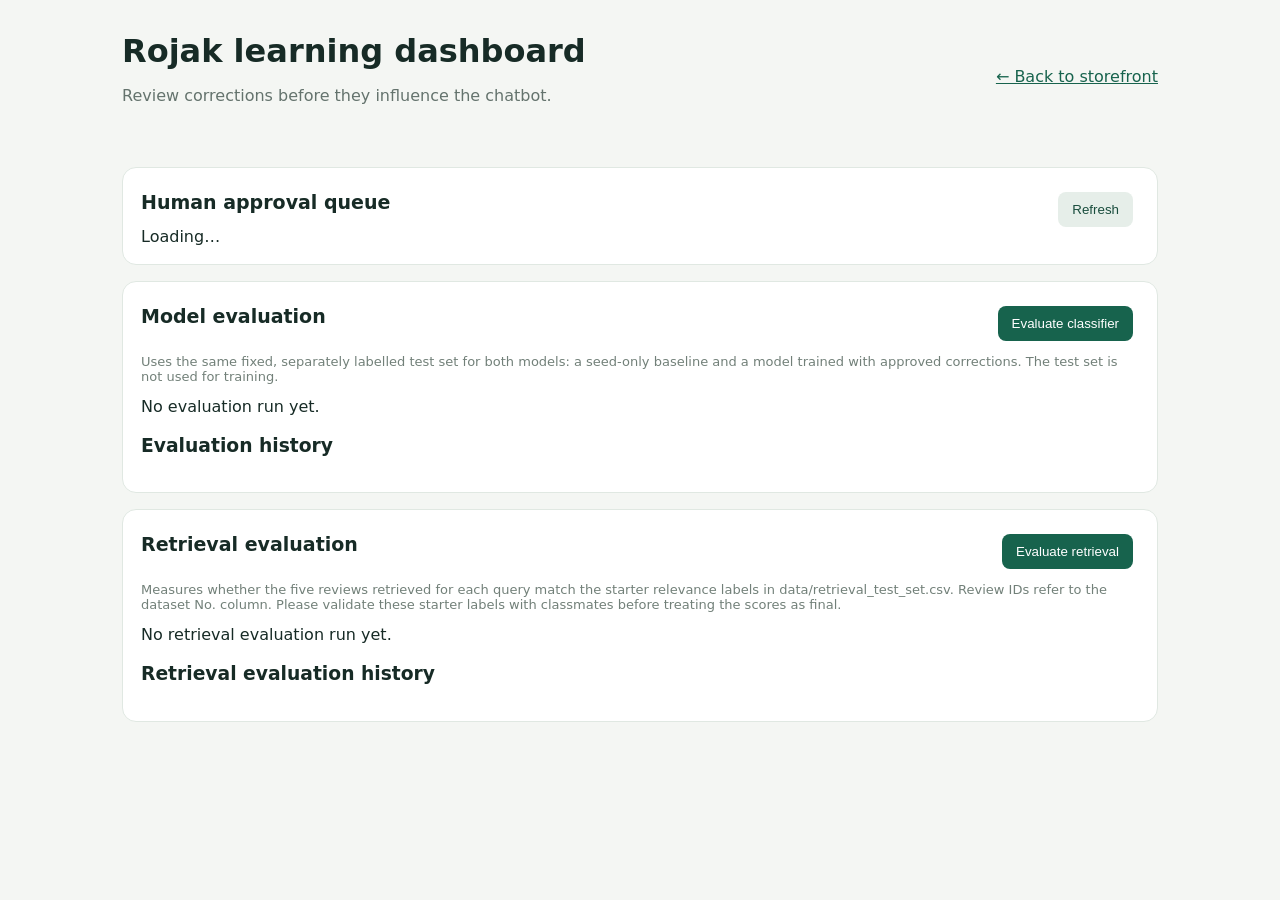
==== web/admin.html @ 788987f5 "Add retrieval evaluation dashboard" ====
<!doctype html>
<html lang="en"><head><meta charset="utf-8"><meta name="viewport" content="width=device-width,initial-scale=1"><title>Rojak Learning Dashboard</title>
<style>
:root{font-family:Inter,system-ui,sans-serif;color:#172b26;background:#f4f6f3}*{box-sizing:border-box}body{margin:0;padding:32px;max-width:1100px;margin:auto}h1{margin:0 0 8px}p{color:#64736d}.top{display:flex;justify-content:space-between;align-items:center;margin-bottom:24px}.top a{color:#17634d}.cards{display:grid;grid-template-columns:repeat(auto-fit,minmax(150px,1fr));gap:12px;margin:22px 0}.card,section{background:white;border:1px solid #e0e8e2;border-radius:14px;padding:18px}.metric{font-size:28px;font-weight:750}.muted{color:#728079;font-size:13px}section{margin:16px 0}h2{font-size:19px;margin:0 0 14px}.item{border-top:1px solid #e8ede9;padding:16px 0}.item:first-child{border:0}.question{font-weight:650}.answer{margin:6px 0;color:#56645e}label{display:block;font-size:12px;color:#66756e;margin:10px 0 4px}input,select{padding:9px;border:1px solid #cbd8d0;border-radius:8px;max-width:100%}button{border:0;border-radius:8px;padding:10px 14px;background:#17634d;color:white;cursor:pointer;margin:6px 6px 0 0}button.reject{background:#8d3b3b}button.secondary{background:#e6eee9;color:#194d3d}.row{display:flex;gap:10px;flex-wrap:wrap;align-items:end}.status{font-size:12px;font-weight:700;text-transform:uppercase;color:#8b6a21}table{width:100%;border-collapse:collapse}td,th{text-align:left;padding:9px;border-bottom:1px solid #e7ece8;font-size:13px}pre{white-space:pre-wrap;overflow-wrap:anywhere;background:#f5f7f5;padding:12px;border-radius:8px}@media(max-width:600px){body{padding:16px}.top{align-items:flex-start;gap:12px;flex-direction:column}}
</style></head><body>
<div class="top"><div><h1>Rojak learning dashboard</h1><p>Review corrections before they influence the chatbot.</p></div><a href="/">← Back to storefront</a></div>
<div class="cards" id="metrics"></div>
<section><div class="row" style="justify-content:space-between"><h2>Human approval queue</h2><button id="refresh" class="secondary">Refresh</button></div><div id="queue">Loading…</div></section>
<section><div class="row" style="justify-content:space-between"><h2>Model evaluation</h2><button id="evaluate">Evaluate classifier</button></div><p class="muted">Uses the same fixed, separately labelled test set for both models: a seed-only baseline and a model trained with approved corrections. The test set is not used for training.</p><div id="evaluation">No evaluation run yet.</div><h3>Evaluation history</h3><div id="history"></div></section>
<section><div class="row" style="justify-content:space-between"><h2>Retrieval evaluation</h2><button id="evaluate-retrieval">Evaluate retrieval</button></div>
<p class="muted">Measures whether the five reviews retrieved for each query match the starter relevance labels in data/retrieval_test_set.csv. Review IDs refer to the dataset No. column. Please validate these starter labels with classmates before treating the scores as final.</p>
<div id="retrieval-evaluation">No retrieval evaluation run yet.</div><h3>Retrieval evaluation history</h3><div id="retrieval-history"></div></section>
<script>
const $=s=>document.querySelector(s);let detailedEvaluationHtml=null;const aspects=["fit","fabric","quality","colour","delivery"];
async function api(url,body){const r=await fetch(url,body?{method:"POST",headers:{"Content-Type":"application/json"},body:JSON.stringify(body)}:{});const d=await r.json();if(!r.ok)throw Error(d.error||"Request failed");return d}
function metric(label,value){return '<div class="card"><div class="metric">'+value+'</div><div class="muted">'+label+'</div></div>'}
async function load(){try{const [s,f]=await Promise.all([api("/api/admin/summary"),api("/api/admin/feedback")]);$("#metrics").innerHTML=metric("Corrections",s.feedback_total)+metric("Pending",s.pending)+metric("Approved",s.approved)+metric("Rejected",s.rejected)+metric("Vocabulary entries",s.vocabulary_size)+metric("Training examples",s.training_examples);const pending=f.feedback.filter(x=>x.status==="pending");$("#queue").innerHTML=pending.length?pending.map(x=>'<div class="item" data-id="'+x.id+'"><div class="status">Pending · #'+x.id+'</div><div class="question"></div><div class="answer"></div><div class="muted">Classifier guess: '+(x.predicted_aspect||"uncertain")+'</div><div class="row"><div><label>Correct aspect</label><select class="aspect">'+aspects.map(a=>'<option>'+a+'</option>').join("")+'</select></div><div><label>Optional new slang / phrase</label><input class="term" placeholder="e.g. gempak"></div><div><label>Map phrase to</label><select class="vocab">'+aspects.map(a=>'<option>'+a+'</option>').join("")+'</select></div></div><button class="approve">Approve & learn</button><button class="reject">Reject</button></div>').join(""):'<p>No pending corrections. Submit a correction from the chat storefront to populate this queue.</p>';pending.forEach(x=>{const el=document.querySelector('[data-id="'+x.id+'"]');el.querySelector(".question").textContent=x.question;el.querySelector(".answer").textContent="Suggested correction: "+x.correction;el.querySelector(".approve").onclick=()=>review(x,"approved",el);el.querySelector(".reject").onclick=()=>review(x,"rejected",el)});if(!detailedEvaluationHtml&&s.latest_evaluation)$("#evaluation").innerHTML='<p>Latest: accuracy <b>'+(s.latest_evaluation.accuracy*100).toFixed(1)+'%</b> · macro-F1 <b>'+(s.latest_evaluation.macro_f1*100).toFixed(1)+'%</b> · training examples '+s.latest_evaluation.training_examples+'</p>';$("#history").innerHTML=s.evaluation_history.length?'<table><thead><tr><th>Run</th><th>Accuracy</th><th>Macro-F1</th><th>Training examples</th><th>Approved</th></tr></thead><tbody>'+s.evaluation_history.map(x=>'<tr><td>'+new Date(x.created_at).toLocaleString()+'</td><td>'+(x.accuracy*100).toFixed(1)+'%</td><td>'+(x.macro_f1*100).toFixed(1)+'%</td><td>'+x.training_examples+'</td><td>'+x.approved_corrections+'</td></tr>').join('')+'</tbody></table>':'<p class="muted">Run an evaluation to start the history.</p>'; }catch(e){$("#queue").textContent=e.message}}
async function review(x,decision,el){try{const term=el.querySelector(".term").value.trim();await api("/api/admin/review",{id:x.id,decision,corrected_aspect:el.querySelector(".aspect").value,vocab_term:term||null,vocab_aspect:term?el.querySelector(".vocab").value:null});await load()}catch(e){alert(e.message)}}
$("#refresh").onclick=load;$("#evaluate").onclick=async()=>{try{const r=await api("/api/admin/evaluate",{});$("#evaluation").innerHTML='<p><b>Fixed test set:</b> '+r.test_examples+' examples</p><table><tr><th>Metric</th><th>Seed-only baseline</th><th>After approved feedback</th></tr><tr><td>Accuracy</td><td>'+(r.baseline.accuracy*100).toFixed(1)+'%</td><td>'+(r.learned.accuracy*100).toFixed(1)+'%</td></tr><tr><td>Macro precision</td><td>'+(r.baseline.macro_precision*100).toFixed(1)+'%</td><td>'+(r.learned.macro_precision*100).toFixed(1)+'%</td></tr><tr><td>Macro recall</td><td>'+(r.baseline.macro_recall*100).toFixed(1)+'%</td><td>'+(r.learned.macro_recall*100).toFixed(1)+'%</td></tr><tr><td>Macro-F1</td><td>'+(r.baseline.macro_f1*100).toFixed(1)+'%</td><td>'+(r.learned.macro_f1*100).toFixed(1)+'%</td></tr></table><p class="muted">Training examples: '+r.training_examples+' · Approved corrections: '+r.approved_corrections+'</p><h3>Per-class results (after feedback)</h3><pre>'+JSON.stringify(r.report,null,2)+'</pre><h3>Confusion matrix (after feedback)</h3><pre>'+JSON.stringify(r.confusion_matrix,null,2)+'</pre>';detailedEvaluationHtml=$("#evaluation").innerHTML;await load();$("#evaluation").innerHTML=detailedEvaluationHtml}catch(e){$("#evaluation").textContent=e.message}};
$("#evaluate-retrieval").onclick=async()=>{try{const r=await api("/api/admin/evaluate-retrieval",{});const pct=v=>(v*100).toFixed(1)+"%";$("#retrieval-evaluation").innerHTML='<p><b>Test queries:</b> '+r.query_count+' · <b>Top K:</b> '+r.top_k+'</p><table><tr><th>Metric</th><th>Score</th></tr><tr><td>Precision@5</td><td>'+pct(r.precision_at_5)+'</td></tr><tr><td>Recall@5</td><td>'+pct(r.recall_at_5)+'</td></tr><tr><td>MRR</td><td>'+r.mrr.toFixed(3)+'</td></tr></table><p class="muted">'+r.note+'</p><h3>Per-query results</h3><table><thead><tr><th>Query</th><th>Relevant IDs</th><th>Retrieved IDs</th><th>P@5</th><th>R@5</th><th>RR</th></tr></thead><tbody>'+r.results.map(x=>'<tr><td>'+x.query+'</td><td>'+x.relevant_review_ids.join(', ')+'</td><td>'+x.retrieved_review_ids.join(', ')+'</td><td>'+pct(x.precision_at_5)+'</td><td>'+pct(x.recall_at_5)+'</td><td>'+x.mrr.toFixed(3)+'</td></tr>').join('')+'</tbody></table>';$("#retrieval-history").innerHTML=r.history.length?'<table><tr><th>Run</th><th>P@5</th><th>R@5</th><th>MRR</th><th>Queries</th></tr>'+r.history.map(x=>'<tr><td>'+new Date(x.created_at).toLocaleString()+'</td><td>'+pct(x.precision_at_5)+'</td><td>'+pct(x.recall_at_5)+'</td><td>'+x.mrr.toFixed(3)+'</td><td>'+x.query_count+'</td></tr>').join('')+'</table>':'<p>No saved runs yet.</p>'}catch(e){$("#retrieval-evaluation").textContent=e.message}};
;load();
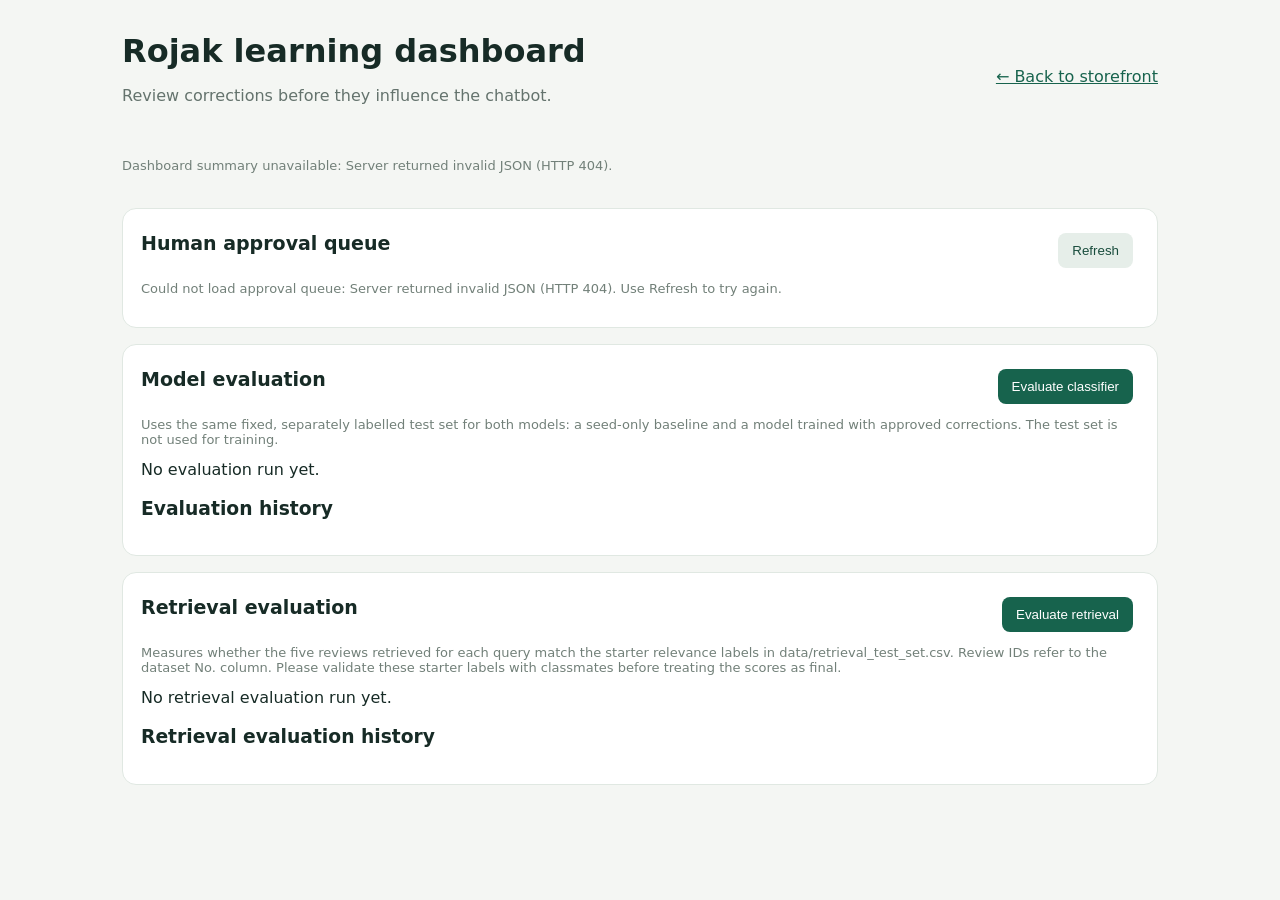
==== commit 686d0566: "Fix dashboard loading and render errors safely" ====
--- a/web/admin.html
+++ b/web/admin.html
@@ -11,11 +11,95 @@
 <p class="muted">Measures whether the five reviews retrieved for each query match the starter relevance labels in data/retrieval_test_set.csv. Review IDs refer to the dataset No. column. Please validate these starter labels with classmates before treating the scores as final.</p>
 <div id="retrieval-evaluation">No retrieval evaluation run yet.</div><h3>Retrieval evaluation history</h3><div id="retrieval-history"></div></section>
 <script>
-const $=s=>document.querySelector(s);let detailedEvaluationHtml=null;const aspects=["fit","fabric","quality","colour","delivery"];
-async function api(url,body){const r=await fetch(url,body?{method:"POST",headers:{"Content-Type":"application/json"},body:JSON.stringify(body)}:{});const d=await r.json();if(!r.ok)throw Error(d.error||"Request failed");return d}
-function metric(label,value){return '<div class="card"><div class="metric">'+value+'</div><div class="muted">'+label+'</div></div>'}
-async function load(){try{const [s,f]=await Promise.all([api("/api/admin/summary"),api("/api/admin/feedback")]);$("#metrics").innerHTML=metric("Corrections",s.feedback_total)+metric("Pending",s.pending)+metric("Approved",s.approved)+metric("Rejected",s.rejected)+metric("Vocabulary entries",s.vocabulary_size)+metric("Training examples",s.training_examples);const pending=f.feedback.filter(x=>x.status==="pending");$("#queue").innerHTML=pending.length?pending.map(x=>'<div class="item" data-id="'+x.id+'"><div class="status">Pending · #'+x.id+'</div><div class="question"></div><div class="answer"></div><div class="muted">Classifier guess: '+(x.predicted_aspect||"uncertain")+'</div><div class="row"><div><label>Correct aspect</label><select class="aspect">'+aspects.map(a=>'<option>'+a+'</option>').join("")+'</select></div><div><label>Optional new slang / phrase</label><input class="term" placeholder="e.g. gempak"></div><div><label>Map phrase to</label><select class="vocab">'+aspects.map(a=>'<option>'+a+'</option>').join("")+'</select></div></div><button class="approve">Approve & learn</button><button class="reject">Reject</button></div>').join(""):'<p>No pending corrections. Submit a correction from the chat storefront to populate this queue.</p>';pending.forEach(x=>{const el=document.querySelector('[data-id="'+x.id+'"]');el.querySelector(".question").textContent=x.question;el.querySelector(".answer").textContent="Suggested correction: "+x.correction;el.querySelector(".approve").onclick=()=>review(x,"approved",el);el.querySelector(".reject").onclick=()=>review(x,"rejected",el)});if(!detailedEvaluationHtml&&s.latest_evaluation)$("#evaluation").innerHTML='<p>Latest: accuracy <b>'+(s.latest_evaluation.accuracy*100).toFixed(1)+'%</b> · macro-F1 <b>'+(s.latest_evaluation.macro_f1*100).toFixed(1)+'%</b> · training examples '+s.latest_evaluation.training_examples+'</p>';$("#history").innerHTML=s.evaluation_history.length?'<table><thead><tr><th>Run</th><th>Accuracy</th><th>Macro-F1</th><th>Training examples</th><th>Approved</th></tr></thead><tbody>'+s.evaluation_history.map(x=>'<tr><td>'+new Date(x.created_at).toLocaleString()+'</td><td>'+(x.accuracy*100).toFixed(1)+'%</td><td>'+(x.macro_f1*100).toFixed(1)+'%</td><td>'+x.training_examples+'</td><td>'+x.approved_corrections+'</td></tr>').join('')+'</tbody></table>':'<p class="muted">Run an evaluation to start the history.</p>'; }catch(e){$("#queue").textContent=e.message}}
-async function review(x,decision,el){try{const term=el.querySelector(".term").value.trim();await api("/api/admin/review",{id:x.id,decision,corrected_aspect:el.querySelector(".aspect").value,vocab_term:term||null,vocab_aspect:term?el.querySelector(".vocab").value:null});await load()}catch(e){alert(e.message)}}
-$("#refresh").onclick=load;$("#evaluate").onclick=async()=>{try{const r=await api("/api/admin/evaluate",{});$("#evaluation").innerHTML='<p><b>Fixed test set:</b> '+r.test_examples+' examples</p><table><tr><th>Metric</th><th>Seed-only baseline</th><th>After approved feedback</th></tr><tr><td>Accuracy</td><td>'+(r.baseline.accuracy*100).toFixed(1)+'%</td><td>'+(r.learned.accuracy*100).toFixed(1)+'%</td></tr><tr><td>Macro precision</td><td>'+(r.baseline.macro_precision*100).toFixed(1)+'%</td><td>'+(r.learned.macro_precision*100).toFixed(1)+'%</td></tr><tr><td>Macro recall</td><td>'+(r.baseline.macro_recall*100).toFixed(1)+'%</td><td>'+(r.learned.macro_recall*100).toFixed(1)+'%</td></tr><tr><td>Macro-F1</td><td>'+(r.baseline.macro_f1*100).toFixed(1)+'%</td><td>'+(r.learned.macro_f1*100).toFixed(1)+'%</td></tr></table><p class="muted">Training examples: '+r.training_examples+' · Approved corrections: '+r.approved_corrections+'</p><h3>Per-class results (after feedback)</h3><pre>'+JSON.stringify(r.report,null,2)+'</pre><h3>Confusion matrix (after feedback)</h3><pre>'+JSON.stringify(r.confusion_matrix,null,2)+'</pre>';detailedEvaluationHtml=$("#evaluation").innerHTML;await load();$("#evaluation").innerHTML=detailedEvaluationHtml}catch(e){$("#evaluation").textContent=e.message}};
-$("#evaluate-retrieval").onclick=async()=>{try{const r=await api("/api/admin/evaluate-retrieval",{});const pct=v=>(v*100).toFixed(1)+"%";$("#retrieval-evaluation").innerHTML='<p><b>Test queries:</b> '+r.query_count+' · <b>Top K:</b> '+r.top_k+'</p><table><tr><th>Metric</th><th>Score</th></tr><tr><td>Precision@5</td><td>'+pct(r.precision_at_5)+'</td></tr><tr><td>Recall@5</td><td>'+pct(r.recall_at_5)+'</td></tr><tr><td>MRR</td><td>'+r.mrr.toFixed(3)+'</td></tr></table><p class="muted">'+r.note+'</p><h3>Per-query results</h3><table><thead><tr><th>Query</th><th>Relevant IDs</th><th>Retrieved IDs</th><th>P@5</th><th>R@5</th><th>RR</th></tr></thead><tbody>'+r.results.map(x=>'<tr><td>'+x.query+'</td><td>'+x.relevant_review_ids.join(', ')+'</td><td>'+x.retrieved_review_ids.join(', ')+'</td><td>'+pct(x.precision_at_5)+'</td><td>'+pct(x.recall_at_5)+'</td><td>'+x.mrr.toFixed(3)+'</td></tr>').join('')+'</tbody></table>';$("#retrieval-history").innerHTML=r.history.length?'<table><tr><th>Run</th><th>P@5</th><th>R@5</th><th>MRR</th><th>Queries</th></tr>'+r.history.map(x=>'<tr><td>'+new Date(x.created_at).toLocaleString()+'</td><td>'+pct(x.precision_at_5)+'</td><td>'+pct(x.recall_at_5)+'</td><td>'+x.mrr.toFixed(3)+'</td><td>'+x.query_count+'</td></tr>').join('')+'</table>':'<p>No saved runs yet.</p>'}catch(e){$("#retrieval-evaluation").textContent=e.message}};
-;load();+"use strict";
+const $ = (selector) => document.querySelector(selector);
+const aspects = ["fit", "fabric", "quality", "colour", "delivery"];
+let detailedEvaluationHtml = null;
+let loading = false;
+async function api(url, body, timeoutMs = 12000) {
+  const controller = new AbortController(), timer = setTimeout(() => controller.abort(), timeoutMs);
+  try {
+    const response = await fetch(url, {method:body?"POST":"GET",headers:body?{"Content-Type":"application/json"}:{},body:body?JSON.stringify(body):undefined,cache:"no-store",signal:controller.signal});
+    const raw = await response.text(); let data;
+    try { data=JSON.parse(raw); } catch (_) { throw new Error("Server returned invalid JSON (HTTP "+response.status+")."); }
+    if (!response.ok) throw new Error(data.error || ("HTTP "+response.status));
+    return data;
+  } catch(error) { if(error.name==="AbortError") throw new Error("Request timed out after "+(timeoutMs/1000)+" seconds."); throw error; }
+  finally { clearTimeout(timer); }
+}
+function metric(label,value) {
+  const card=document.createElement("div");card.className="card";
+  const number=document.createElement("div");number.className="metric";number.textContent=value??"—";
+  const caption=document.createElement("div");caption.className="muted";caption.textContent=label;card.append(number,caption);return card;
+}
+function showError(node,message) { node.replaceChildren();const p=document.createElement("p");p.className="muted";p.textContent=message;node.append(p); }
+async function loadQueue() {
+  const root=$("#queue");root.textContent="Loading approval queue…";
+  try {
+    const data=await api("/api/admin/feedback");
+    if(!Array.isArray(data.feedback))throw new Error("The feedback response is missing its feedback list.");
+    const pending=data.feedback.filter(row=>row&&row.status==="pending");root.replaceChildren();
+    if(!pending.length){showError(root,"No pending corrections. Submit a correction from the storefront to populate this queue.");return;}
+    pending.forEach(row=>{
+      const item=document.createElement("article");item.className="item";
+      const status=document.createElement("div");status.className="status";status.textContent="Pending · #"+row.id;
+      const question=document.createElement("div");question.className="question";question.textContent=row.question||"(empty question)";
+      const correction=document.createElement("div");correction.className="answer";correction.textContent="Suggested correction: "+(row.correction||"");
+      const guess=document.createElement("div");guess.className="muted";guess.textContent="Classifier guess: "+(row.predicted_aspect||"uncertain");
+      const controls=document.createElement("div");controls.className="row";
+      const aspectWrap=document.createElement("div"),termWrap=document.createElement("div"),vocabWrap=document.createElement("div");
+      const aspectLabel=document.createElement("label");aspectLabel.textContent="Correct aspect";const aspect=document.createElement("select");aspect.className="aspect";
+      const vocabLabel=document.createElement("label");vocabLabel.textContent="Map phrase to";const vocab=document.createElement("select");vocab.className="vocab";
+      aspects.forEach(value=>{const a=document.createElement("option");a.value=value;a.textContent=value;aspect.append(a);const v=document.createElement("option");v.value=value;v.textContent=value;vocab.append(v)});
+      const termLabel=document.createElement("label");termLabel.textContent="Optional new slang / phrase";const term=document.createElement("input");term.className="term";term.placeholder="e.g. gempak";
+      aspectWrap.append(aspectLabel,aspect);vocabWrap.append(vocabLabel,vocab);termWrap.append(termLabel,term);controls.append(aspectWrap,termWrap,vocabWrap);
+      const approve=document.createElement("button");approve.textContent="Approve & learn";const reject=document.createElement("button");reject.className="reject";reject.textContent="Reject";
+      approve.addEventListener("click",()=>review(row,"approved",item));reject.addEventListener("click",()=>review(row,"rejected",item));
+      item.append(status,question,correction,guess,controls,approve,reject);root.append(item);
+    });
+  } catch(error) { showError(root,"Could not load approval queue: "+error.message+" Use Refresh to try again."); }
+}
+async function loadSummary() {
+  const root=$("#metrics");
+  try {
+    const s=await api("/api/admin/summary");
+    root.replaceChildren(metric("Corrections",s.feedback_total),metric("Pending",s.pending),metric("Approved",s.approved),metric("Rejected",s.rejected),metric("Vocabulary entries",s.vocabulary_size),metric("Training examples",s.training_examples));
+    if(!detailedEvaluationHtml&&s.latest_evaluation)$("#evaluation").textContent="Latest: accuracy "+(s.latest_evaluation.accuracy*100).toFixed(1)+"% · macro-F1 "+(s.latest_evaluation.macro_f1*100).toFixed(1)+"% · training examples "+s.latest_evaluation.training_examples;
+    const history=$("#history");history.replaceChildren();
+    if(!s.evaluation_history?.length){showError(history,"Run an evaluation to start the history.");return;}
+    const table=document.createElement("table");table.innerHTML="<thead><tr><th>Run</th><th>Accuracy</th><th>Macro-F1</th><th>Training examples</th><th>Approved</th></tr></thead>";
+    const body=document.createElement("tbody");
+    s.evaluation_history.forEach(run=>{const tr=document.createElement("tr");[new Date(run.created_at).toLocaleString(),(run.accuracy*100).toFixed(1)+"%",(run.macro_f1*100).toFixed(1)+"%",run.training_examples,run.approved_corrections].forEach(value=>{const td=document.createElement("td");td.textContent=value;tr.append(td)});body.append(tr)});
+    table.append(body);history.append(table);
+  } catch(error) { showError(root,"Dashboard summary unavailable: "+error.message); }
+}
+async function load(){if(loading)return;loading=true;$("#queue").textContent="Loading approval queue…";await Promise.allSettled([loadQueue(),loadSummary()]);loading=false;}
+async function review(row,decision,item){
+  try{const term=item.querySelector(".term").value.trim();await api("/api/admin/review",{id:row.id,decision,corrected_aspect:item.querySelector(".aspect").value,vocab_term:term||null,vocab_aspect:term?item.querySelector(".vocab").value:null});await load()}
+  catch(error){alert("Could not save review: "+error.message)}
+}
+$("#refresh").addEventListener("click",load);
+$("#evaluate").addEventListener("click",async()=>{
+  const node=$("#evaluation");node.textContent="Evaluating classifier…";
+  try{
+    const r=await api("/api/admin/evaluate",{},60000),pct=v=>(v*100).toFixed(1)+"%";
+    const table=document.createElement("table");table.innerHTML="<tr><th>Metric</th><th>Seed-only baseline</th><th>After approved feedback</th></tr>";
+    [["Accuracy",r.baseline.accuracy,r.learned.accuracy],["Macro precision",r.baseline.macro_precision,r.learned.macro_precision],["Macro recall",r.baseline.macro_recall,r.learned.macro_recall],["Macro-F1",r.baseline.macro_f1,r.learned.macro_f1]].forEach(row=>{const tr=document.createElement("tr");row.forEach((v,i)=>{const td=document.createElement(i?"td":"th");td.textContent=i?pct(v):v;tr.append(td)});table.append(tr)});
+    node.replaceChildren();const p=document.createElement("p");p.textContent="Fixed test set: "+r.test_examples+" examples · Training examples: "+r.training_examples+" · Approved corrections: "+r.approved_corrections;
+    const h=document.createElement("h3");h.textContent="Per-class results";const pre=document.createElement("pre");pre.textContent=JSON.stringify(r.report,null,2);
+    const cm=document.createElement("h3");cm.textContent="Confusion matrix";const matrix=document.createElement("pre");matrix.textContent=JSON.stringify(r.confusion_matrix,null,2);
+    node.append(p,table,h,pre,cm,matrix);detailedEvaluationHtml=node.innerHTML;await loadSummary();
+  }catch(error){showError(node,error.message)}
+});
+$("#evaluate-retrieval").addEventListener("click",async()=>{
+  const node=$("#retrieval-evaluation");node.textContent="Evaluating retrieval…";
+  try{
+    const r=await api("/api/admin/evaluate-retrieval",{},60000),pct=v=>(v*100).toFixed(1)+"%";
+    node.innerHTML="<p>Test queries: "+r.query_count+" · Top K: "+r.top_k+"</p><table><tr><th>Metric</th><th>Score</th></tr><tr><td>Precision@5</td><td>"+pct(r.precision_at_5)+"</td></tr><tr><td>Recall@5</td><td>"+pct(r.recall_at_5)+"</td></tr><tr><td>MRR</td><td>"+r.mrr.toFixed(3)+"</td></tr></table>";
+    const history=$("#retrieval-history");history.replaceChildren();
+    if(r.history?.length){const table=document.createElement("table");table.innerHTML="<tr><th>Run</th><th>P@5</th><th>R@5</th><th>MRR</th><th>Queries</th></tr>";r.history.forEach(x=>{const tr=document.createElement("tr");[new Date(x.created_at).toLocaleString(),pct(x.precision_at_5),pct(x.recall_at_5),x.mrr.toFixed(3),x.query_count].forEach(v=>{const td=document.createElement("td");td.textContent=v;tr.append(td)});table.append(tr)});history.append(table)}
+  }catch(error){showError(node,error.message)}
+});
+load();
+</script>
+</body></html>
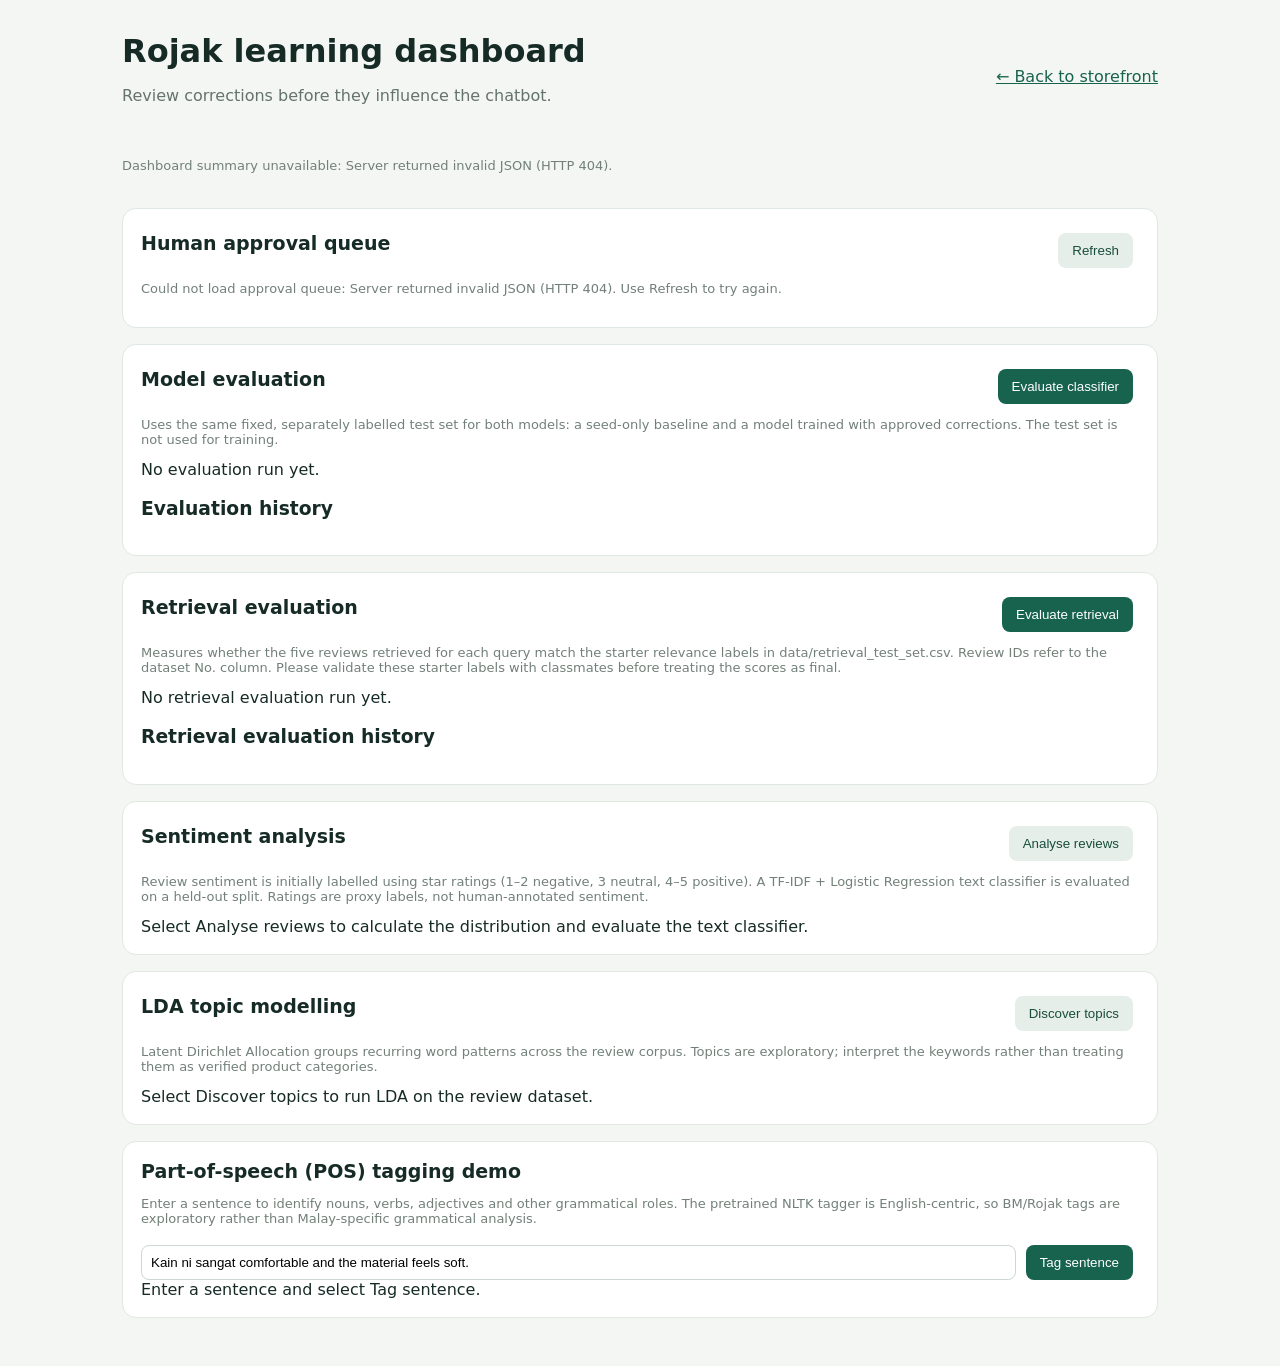
==== commit eb5356a6: "Add sentiment, LDA and POS tools to learning dashboard" ====
--- a/web/admin.html
+++ b/web/admin.html
@@ -10,6 +10,22 @@
 <section><div class="row" style="justify-content:space-between"><h2>Retrieval evaluation</h2><button id="evaluate-retrieval">Evaluate retrieval</button></div>
 <p class="muted">Measures whether the five reviews retrieved for each query match the starter relevance labels in data/retrieval_test_set.csv. Review IDs refer to the dataset No. column. Please validate these starter labels with classmates before treating the scores as final.</p>
 <div id="retrieval-evaluation">No retrieval evaluation run yet.</div><h3>Retrieval evaluation history</h3><div id="retrieval-history"></div></section>
+<section>
+<div class="row" style="justify-content:space-between"><h2>Sentiment analysis</h2><button id="analyse-sentiment" class="secondary">Analyse reviews</button></div>
+<p class="muted">Review sentiment is initially labelled using star ratings (1–2 negative, 3 neutral, 4–5 positive). A TF-IDF + Logistic Regression text classifier is evaluated on a held-out split. Ratings are proxy labels, not human-annotated sentiment.</p>
+<div id="sentiment-results">Select Analyse reviews to calculate the distribution and evaluate the text classifier.</div>
+</section>
+<section>
+<div class="row" style="justify-content:space-between"><h2>LDA topic modelling</h2><button id="analyse-topics" class="secondary">Discover topics</button></div>
+<p class="muted">Latent Dirichlet Allocation groups recurring word patterns across the review corpus. Topics are exploratory; interpret the keywords rather than treating them as verified product categories.</p>
+<div id="topic-results">Select Discover topics to run LDA on the review dataset.</div>
+</section>
+<section>
+<h2>Part-of-speech (POS) tagging demo</h2>
+<p class="muted">Enter a sentence to identify nouns, verbs, adjectives and other grammatical roles. The pretrained NLTK tagger is English-centric, so BM/Rojak tags are exploratory rather than Malay-specific grammatical analysis.</p>
+<div class="row"><input id="pos-input" style="flex:1;min-width:240px" value="Kain ni sangat comfortable and the material feels soft." aria-label="Sentence to tag"><button id="run-pos">Tag sentence</button></div>
+<div id="pos-results">Enter a sentence and select Tag sentence.</div>
+</section>
 <script>
 "use strict";
 const $ = (selector) => document.querySelector(selector);
@@ -83,12 +99,16 @@
   const node=$("#evaluation");node.textContent="Evaluating classifier…";
   try{
     const r=await api("/api/admin/evaluate",{},60000),pct=v=>(v*100).toFixed(1)+"%";
+    node.replaceChildren();const p=document.createElement("p");p.textContent="Fixed test set: "+r.test_examples+" examples · Training examples: "+r.training_examples+" · Approved corrections: "+r.approved_corrections;node.append(p);
+    const title=document.createElement("h3");title.textContent="Three-model comparison";node.append(title);
+    const modelTable=document.createElement("table");modelTable.innerHTML="<tr><th>Metric</th><th>Rule-based</th><th>Supervised ML</th><th>Hybrid</th></tr>";
+    [["Accuracy","accuracy"],["Macro precision","macro_precision"],["Macro recall","macro_recall"],["Macro-F1","macro_f1"]].forEach(([label,key])=>{const tr=document.createElement("tr");[label,pct(r.three_models.rule_based[key]),pct(r.three_models.supervised[key]),pct(r.three_models.hybrid[key])].forEach((value,i)=>{const td=document.createElement(i?"td":"th");td.textContent=value;tr.append(td)});modelTable.append(tr)});node.append(modelTable);
+    const beforeAfter=document.createElement("h3");beforeAfter.textContent="Supervised model: before vs after approved corrections";node.append(beforeAfter);
     const table=document.createElement("table");table.innerHTML="<tr><th>Metric</th><th>Seed-only baseline</th><th>After approved feedback</th></tr>";
-    [["Accuracy",r.baseline.accuracy,r.learned.accuracy],["Macro precision",r.baseline.macro_precision,r.learned.macro_precision],["Macro recall",r.baseline.macro_recall,r.learned.macro_recall],["Macro-F1",r.baseline.macro_f1,r.learned.macro_f1]].forEach(row=>{const tr=document.createElement("tr");row.forEach((v,i)=>{const td=document.createElement(i?"td":"th");td.textContent=i?pct(v):v;tr.append(td)});table.append(tr)});
-    node.replaceChildren();const p=document.createElement("p");p.textContent="Fixed test set: "+r.test_examples+" examples · Training examples: "+r.training_examples+" · Approved corrections: "+r.approved_corrections;
-    const h=document.createElement("h3");h.textContent="Per-class results";const pre=document.createElement("pre");pre.textContent=JSON.stringify(r.report,null,2);
-    const cm=document.createElement("h3");cm.textContent="Confusion matrix";const matrix=document.createElement("pre");matrix.textContent=JSON.stringify(r.confusion_matrix,null,2);
-    node.append(p,table,h,pre,cm,matrix);detailedEvaluationHtml=node.innerHTML;await loadSummary();
+    [["Accuracy",r.baseline.accuracy,r.learned.accuracy],["Macro precision",r.baseline.macro_precision,r.learned.macro_precision],["Macro recall",r.baseline.macro_recall,r.learned.macro_recall],["Macro-F1",r.baseline.macro_f1,r.learned.macro_f1]].forEach(row=>{const tr=document.createElement("tr");row.forEach((v,i)=>{const td=document.createElement(i?"td":"th");td.textContent=i?pct(v):v;tr.append(td)});table.append(tr)});node.append(table);
+    const h=document.createElement("h3");h.textContent="Per-class results (learned supervised model)";const pre=document.createElement("pre");pre.textContent=JSON.stringify(r.report,null,2);
+    const cm=document.createElement("h3");cm.textContent="Confusion matrix";const matrix=document.createElement("pre");matrix.textContent=JSON.stringify(r.confusion_matrix,null,2);node.append(h,pre,cm,matrix);
+    detailedEvaluationHtml=node.innerHTML;await loadSummary();
   }catch(error){showError(node,error.message)}
 });
 $("#evaluate-retrieval").addEventListener("click",async()=>{
@@ -96,8 +116,54 @@
   try{
     const r=await api("/api/admin/evaluate-retrieval",{},60000),pct=v=>(v*100).toFixed(1)+"%";
     node.innerHTML="<p>Test queries: "+r.query_count+" · Top K: "+r.top_k+"</p><table><tr><th>Metric</th><th>Score</th></tr><tr><td>Precision@5</td><td>"+pct(r.precision_at_5)+"</td></tr><tr><td>Recall@5</td><td>"+pct(r.recall_at_5)+"</td></tr><tr><td>MRR</td><td>"+r.mrr.toFixed(3)+"</td></tr></table>";
+    const detailTitle=document.createElement("h3");detailTitle.textContent="Per-query retrieval results";node.append(detailTitle);
+    const detailTable=document.createElement("table");detailTable.innerHTML="<tr><th>Query</th><th>Relevant review IDs</th><th>Retrieved IDs</th><th>P@5</th><th>R@5</th><th>RR</th></tr>";
+    r.results.forEach(row=>{const tr=document.createElement("tr");[row.query,row.relevant_review_ids.join(", "),row.retrieved_review_ids.join(", "),pct(row.precision_at_5),pct(row.recall_at_5),row.mrr.toFixed(3)].forEach(v=>{const td=document.createElement("td");td.textContent=v;tr.append(td)});detailTable.append(tr)});node.append(detailTable);
     const history=$("#retrieval-history");history.replaceChildren();
     if(r.history?.length){const table=document.createElement("table");table.innerHTML="<tr><th>Run</th><th>P@5</th><th>R@5</th><th>MRR</th><th>Queries</th></tr>";r.history.forEach(x=>{const tr=document.createElement("tr");[new Date(x.created_at).toLocaleString(),pct(x.precision_at_5),pct(x.recall_at_5),x.mrr.toFixed(3),x.query_count].forEach(v=>{const td=document.createElement("td");td.textContent=v;tr.append(td)});table.append(tr)});history.append(table)}
+  }catch(error){showError(node,error.message)}
+});
+$("#analyse-sentiment").addEventListener("click",async()=>{
+  const node=$("#sentiment-results");node.textContent="Analysing review sentiment…";
+  try{
+    const r=await api("/api/admin/sentiment",{},60000),e=r.evaluation;
+    node.replaceChildren();
+    const summary=document.createElement("p");summary.textContent="Reviews: "+r.total_reviews+" · With usable rating labels: "+r.labelled_reviews;node.append(summary);
+    const table=document.createElement("table");table.innerHTML="<tr><th>Sentiment</th><th>Review count</th><th>Share</th></tr>";
+    ["positive","neutral","negative","unknown"].forEach(label=>{const tr=document.createElement("tr");[label,r.distribution[label]??0,label==="unknown"?"—":(r.percentages[label]??0).toFixed(1)+"%"].forEach((v,i)=>{const td=document.createElement(i?"td":"th");td.textContent=v;tr.append(td)});table.append(tr)});node.append(table);
+    const h=document.createElement("h3");h.textContent="Text classifier evaluation";node.append(h);
+    if(!e.available){const p=document.createElement("p");p.textContent=e.note;node.append(p);return;}
+    const metrics=document.createElement("p");metrics.textContent="Accuracy "+(e.accuracy*100).toFixed(1)+"% · Macro precision "+(e.macro_precision*100).toFixed(1)+"% · Macro recall "+(e.macro_recall*100).toFixed(1)+"% · Macro-F1 "+(e.macro_f1*100).toFixed(1)+"%";node.append(metrics);
+    const details=document.createElement("p");details.className="muted";details.textContent="Training examples: "+e.training_examples+" · Held-out test examples: "+e.test_examples;node.append(details);
+    const report=document.createElement("pre");report.textContent=JSON.stringify(e.report,null,2);node.append(report);
+    const caveat=document.createElement("p");caveat.className="muted";caveat.textContent=r.caveat;node.append(caveat);
+  }catch(error){showError(node,error.message)}
+});
+$("#analyse-topics").addEventListener("click",async()=>{
+  const node=$("#topic-results");node.textContent="Running LDA topic modelling…";
+  try{
+    const r=await api("/api/admin/topics",null,60000);node.replaceChildren();
+    if(r.error){showError(node,r.error);return;}
+    const info=document.createElement("p");info.textContent="Documents analysed: "+r.document_count+" · Topics discovered: "+r.topics.length;node.append(info);
+    r.topics.forEach(topic=>{
+      const article=document.createElement("article");article.className="item";
+      const heading=document.createElement("div");heading.className="question";heading.textContent="Topic "+topic.topic+" · "+topic.review_count+" reviews assigned";
+      const words=document.createElement("p");words.textContent="Keywords: "+topic.keywords.join(", ");
+      article.append(heading,words);
+      if(topic.examples?.length){const sample=document.createElement("div");sample.className="muted";sample.textContent="Example reviews: "+topic.examples.join(" | ");article.append(sample)}
+      node.append(article);
+    });
+    const note=document.createElement("p");note.className="muted";note.textContent=r.note||"";node.append(note);
+  }catch(error){showError(node,error.message)}
+});
+$("#run-pos").addEventListener("click",async()=>{
+  const node=$("#pos-results"),value=$("#pos-input").value.trim();node.textContent="Tagging sentence…";
+  try{
+    const r=await api("/api/admin/pos",{text:value});
+    node.replaceChildren();
+    const table=document.createElement("table");table.innerHTML="<tr><th>Token</th><th>POS tag</th><th>Meaning</th></tr>";
+    r.tokens.forEach(item=>{const tr=document.createElement("tr");[item.token,item.tag,item.description].forEach((v,i)=>{const td=document.createElement(i?"td":"th");td.textContent=v;tr.append(td)});table.append(tr)});
+    node.append(table);const note=document.createElement("p");note.className="muted";note.textContent=r.note;node.append(note);
   }catch(error){showError(node,error.message)}
 });
 load();
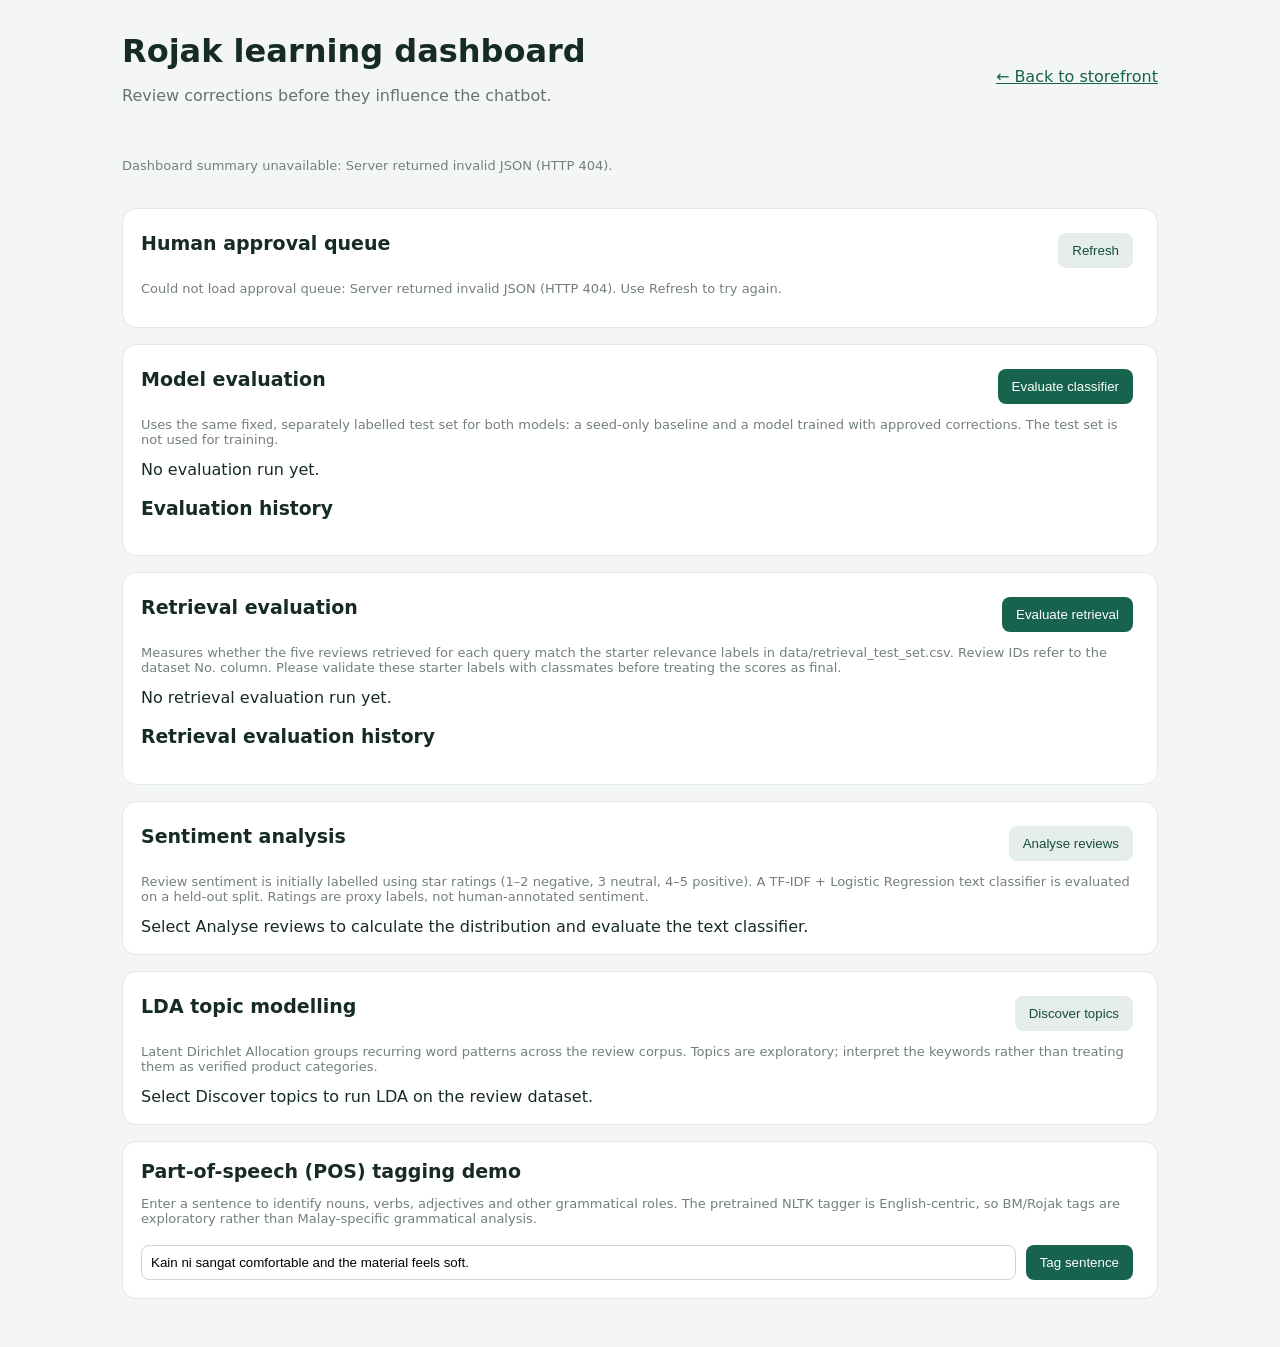
==== commit a12bb2bb: "Fix sentiment endpoint request and clean POS demo placeholder" ====
--- a/web/admin.html
+++ b/web/admin.html
@@ -24,7 +24,7 @@
 <h2>Part-of-speech (POS) tagging demo</h2>
 <p class="muted">Enter a sentence to identify nouns, verbs, adjectives and other grammatical roles. The pretrained NLTK tagger is English-centric, so BM/Rojak tags are exploratory rather than Malay-specific grammatical analysis.</p>
 <div class="row"><input id="pos-input" style="flex:1;min-width:240px" value="Kain ni sangat comfortable and the material feels soft." aria-label="Sentence to tag"><button id="run-pos">Tag sentence</button></div>
-<div id="pos-results">Enter a sentence and select Tag sentence.</div>
+<div id="pos-results"></div>
 </section>
 <script>
 "use strict";
@@ -126,7 +126,7 @@
 $("#analyse-sentiment").addEventListener("click",async()=>{
   const node=$("#sentiment-results");node.textContent="Analysing review sentiment…";
   try{
-    const r=await api("/api/admin/sentiment",{},60000),e=r.evaluation;
+    const r=await api("/api/admin/sentiment",null,60000),e=r.evaluation;
     node.replaceChildren();
     const summary=document.createElement("p");summary.textContent="Reviews: "+r.total_reviews+" · With usable rating labels: "+r.labelled_reviews;node.append(summary);
     const table=document.createElement("table");table.innerHTML="<tr><th>Sentiment</th><th>Review count</th><th>Share</th></tr>";
@@ -159,7 +159,7 @@
 $("#run-pos").addEventListener("click",async()=>{
   const node=$("#pos-results"),value=$("#pos-input").value.trim();node.textContent="Tagging sentence…";
   try{
-    const r=await api("/api/admin/pos",{text:value});
+    const r=await api("/api/admin/pos",{text:value},60000);
     node.replaceChildren();
     const table=document.createElement("table");table.innerHTML="<tr><th>Token</th><th>POS tag</th><th>Meaning</th></tr>";
     r.tokens.forEach(item=>{const tr=document.createElement("tr");[item.token,item.tag,item.description].forEach((v,i)=>{const td=document.createElement(i?"td":"th");td.textContent=v;tr.append(td)});table.append(tr)});
